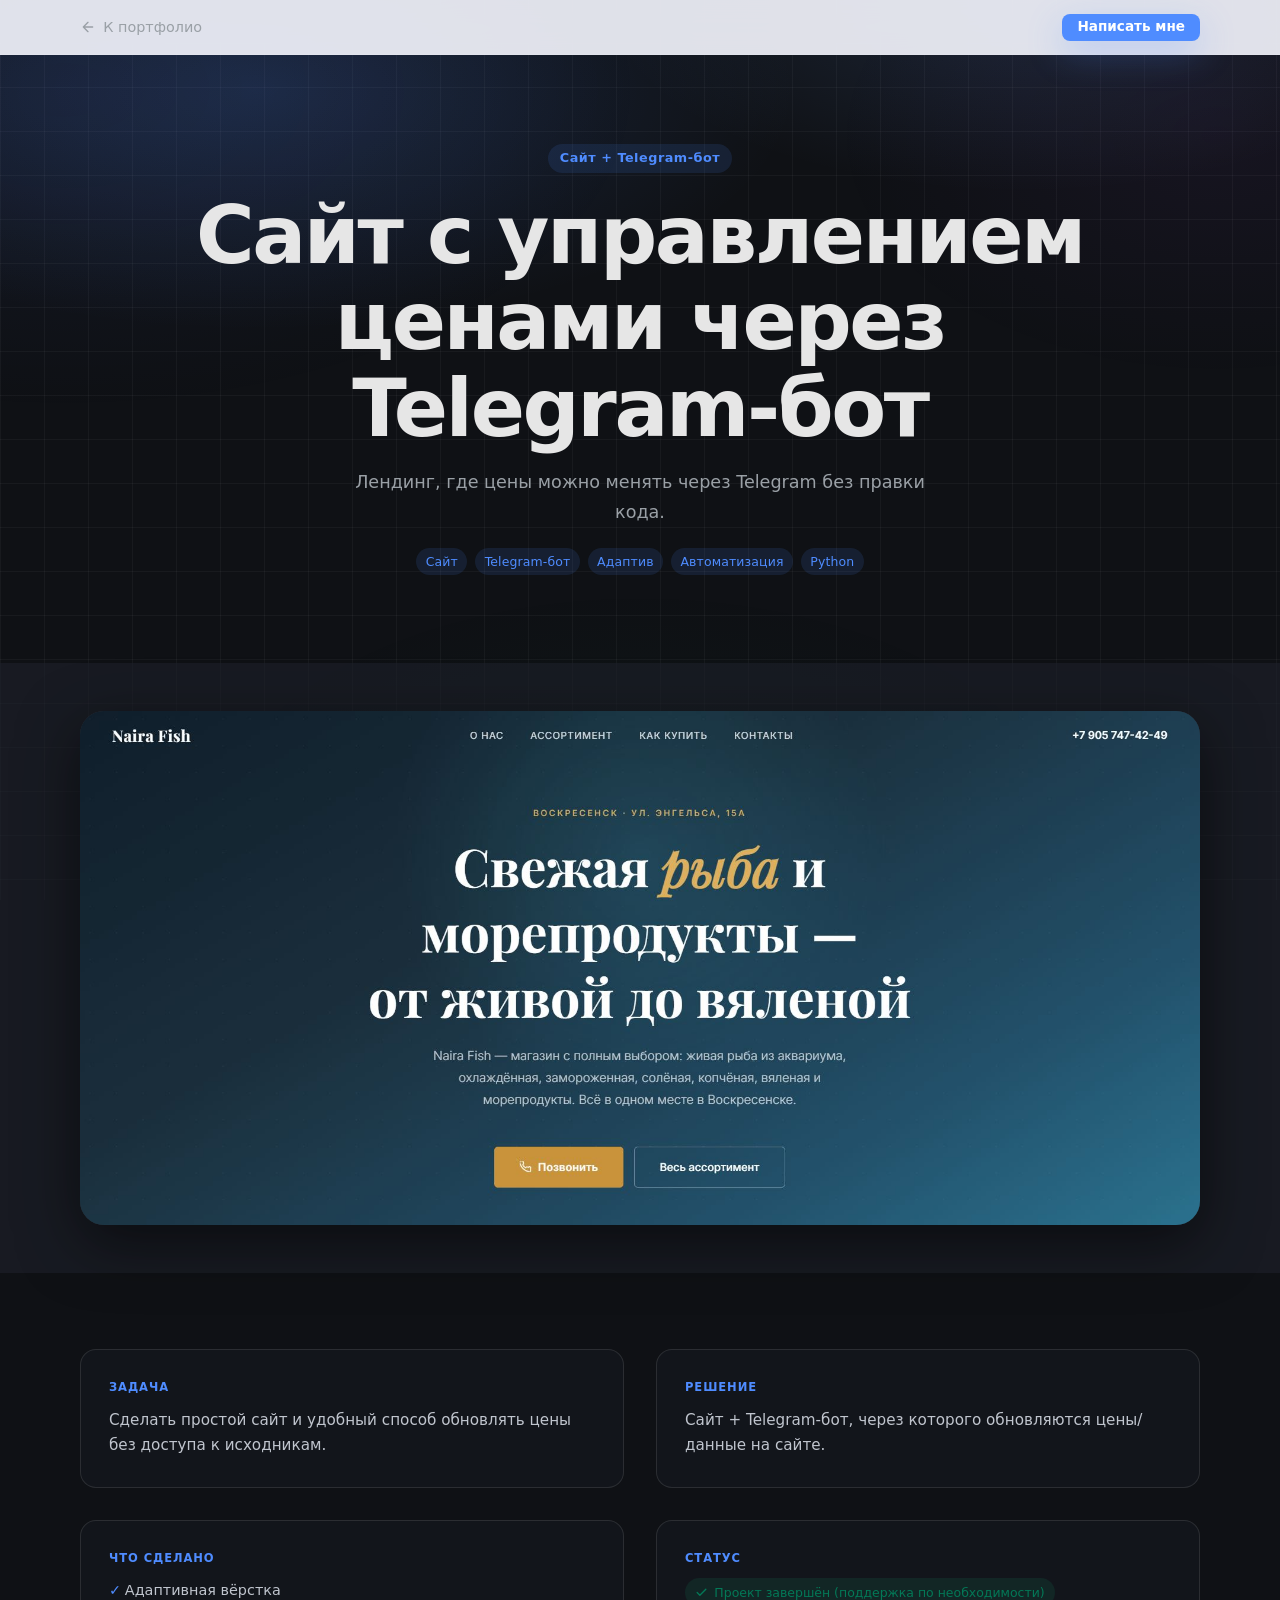
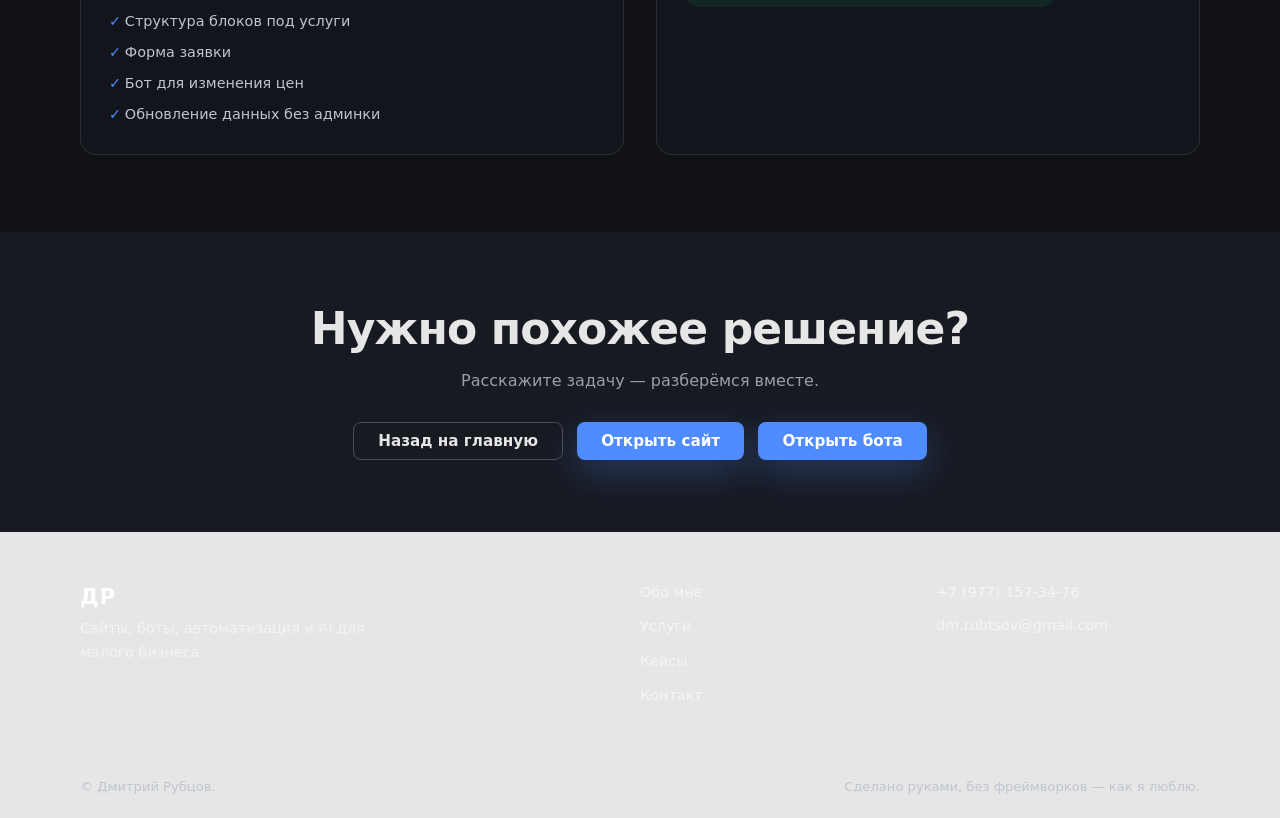
==== projects/price-bot-site.html @ e3cdadd4 "Initial commit" ====
<!DOCTYPE html>
<html lang="ru">
<head>
  <meta charset="UTF-8" />
  <meta name="viewport" content="width=device-width, initial-scale=1.0" />
  <meta name="description" content="Лендинг с управлением ценами через Telegram-бот — проект Дмитрия" />
  <title>Сайт с управлением ценами — Дмитрий</title>
  <link rel="stylesheet" href="../styles.css" />
  <style>
    .proj-nav {
      position: sticky;
      top: 0;
      z-index: 200;
      background: rgba(247, 248, 255, .9);
      backdrop-filter: blur(14px);
      border-bottom: 1px solid var(--clr-border);
      padding: .85rem 0;
    }
    .proj-nav__inner {
      display: flex;
      align-items: center;
      justify-content: space-between;
      gap: 1rem;
    }
    .proj-nav__back {
      display: inline-flex;
      align-items: center;
      gap: .45rem;
      font-size: .9rem;
      font-weight: var(--fw-medium);
      color: var(--clr-muted);
      transition: color var(--t-fast);
    }
    .proj-nav__back:hover { color: var(--clr-accent); }
    .proj-nav__back svg { flex-shrink: 0; }

    .proj-hero {
      padding-block: clamp(3rem, 7vw, 5.5rem);
      text-align: center;
    }
    .proj-hero__tag {
      display: inline-block;
      padding: .3em .9em;
      border-radius: var(--r-pill);
      background: var(--clr-accent-bg);
      color: var(--clr-accent);
      font-size: .8rem;
      font-weight: var(--fw-semi);
      letter-spacing: .04em;
      margin-bottom: 1.25rem;
    }
    .proj-hero__title {
      max-width: 18ch;
      margin-inline: auto;
      margin-bottom: 1rem;
    }
    .proj-hero__desc {
      max-width: 52ch;
      margin-inline: auto;
      font-size: clamp(.95rem, 2vw, 1.1rem);
      color: var(--clr-muted);
    }

    .proj-img {
      background: var(--clr-surface-alt);
      padding-block: clamp(1.5rem, 4vw, 3rem);
    }
    .proj-img__wrap {
      border-radius: var(--r-lg);
      overflow: hidden;
      box-shadow: var(--shadow-lg);
      min-height: 300px;
      max-height: 520px;
      background: var(--clr-border);
    }
    .proj-img__wrap img {
      width: 100%;
      height: 100%;
      object-fit: cover;
      display: block;
    }

    .proj-content {
      padding-block: clamp(3rem, 6vw, 5rem);
    }
    .proj-content__grid {
      display: grid;
      gap: 2rem;
    }
    .proj-block {
      background: var(--clr-surface);
      border: 1px solid var(--clr-border);
      border-radius: var(--r-md);
      padding: 1.75rem;
    }
    .proj-block__label {
      font-size: .72rem;
      font-weight: var(--fw-bold);
      text-transform: uppercase;
      letter-spacing: .08em;
      color: var(--clr-accent);
      margin-bottom: .6rem;
    }
    .proj-block__text {
      font-size: .95rem;
      color: var(--clr-text-2);
      max-width: none;
    }
    .proj-block__list {
      display: flex;
      flex-direction: column;
      gap: .4rem;
    }
    .proj-block__list li {
      font-size: .9rem;
      color: var(--clr-text-2);
      padding-left: 1.1em;
      position: relative;
    }
    .proj-block__list li::before {
      content: '✓';
      position: absolute;
      left: 0;
      color: var(--clr-accent);
      font-weight: var(--fw-bold);
    }
    .proj-tags {
      display: flex;
      flex-wrap: wrap;
      gap: .5rem;
    }

    .proj-cta {
      background: var(--clr-surface-alt);
      padding-block: clamp(3rem, 6vw, 4.5rem);
      text-align: center;
    }
    .proj-cta h2 { margin-bottom: .75rem; }
    .proj-cta p  { color: var(--clr-muted); margin-bottom: 1.75rem; max-width: 44ch; margin-inline: auto; }
    .proj-cta__actions { display: flex; flex-wrap: wrap; gap: .85rem; justify-content: center; }

    .proj-badge {
      display: inline-flex;
      align-items: center;
      gap: .4rem;
      padding: .3em .8em;
      border-radius: var(--r-pill);
      background: rgba(245, 158, 11, .1);
      color: #B45309;
      font-size: .78rem;
      font-weight: var(--fw-medium);
    }
    .proj-badge--ok {
      background: rgba(16, 185, 129, .1);
      color: #047857;
    }

    .proj-hero__chips {
      display: flex;
      flex-wrap: wrap;
      gap: .5rem;
      justify-content: center;
      margin-top: 1.25rem;
    }

    @media (min-width: 768px) {
      .proj-content__grid { grid-template-columns: 1fr 1fr; }
    }
  </style>
</head>
<body>

  <nav class="proj-nav" aria-label="Навигация по странице">
    <div class="proj-nav__inner container">
      <a href="../index.html" class="proj-nav__back" aria-label="Вернуться к портфолио">
        <svg viewBox="0 0 24 24" fill="none" stroke="currentColor" stroke-width="2"
             stroke-linecap="round" stroke-linejoin="round" width="16" height="16">
          <path d="M19 12H5M12 5l-7 7 7 7"/>
        </svg>
        К портфолио
      </a>
      <a href="../index.html#contact" class="btn btn--primary" style="font-size:.85rem;padding:.5em 1.1em;">
        Написать мне
      </a>
    </div>
  </nav>

  <main>

    <section class="proj-hero">
      <div class="container">
        <span class="proj-hero__tag">Сайт + Telegram-бот</span>
        <h1 class="proj-hero__title">Сайт с управлением ценами через Telegram-бот</h1>
        <p class="proj-hero__desc">
          Лендинг, где цены можно менять через Telegram без правки кода.
        </p>
        <div class="proj-hero__chips" aria-label="Состав работы">
          <span class="tag">Сайт</span>
          <span class="tag">Telegram-бот</span>
          <span class="tag">Адаптив</span>
          <span class="tag">Автоматизация</span>
          <span class="tag">Python</span>
        </div>
      </div>
    </section>

    <section class="proj-img">
      <div class="container">
        <div class="proj-img__wrap">
          <img src="../assets/projects/price-bot-site.jpg"
               alt="Скриншот сайта с управлением ценами"
               loading="eager" />
        </div>
      </div>
    </section>

    <section class="proj-content">
      <div class="container">
        <div class="proj-content__grid">

          <div class="proj-block">
            <p class="proj-block__label">Задача</p>
            <p class="proj-block__text">
              Сделать простой сайт и удобный способ обновлять цены без доступа к исходникам.
            </p>
          </div>

          <div class="proj-block">
            <p class="proj-block__label">Решение</p>
            <p class="proj-block__text">
              Сайт + Telegram-бот, через которого обновляются цены/данные на сайте.
            </p>
          </div>

          <div class="proj-block">
            <p class="proj-block__label">Что сделано</p>
            <ul class="proj-block__list">
              <li>Адаптивная вёрстка</li>
              <li>Структура блоков под услуги</li>
              <li>Форма заявки</li>
              <li>Бот для изменения цен</li>
              <li>Обновление данных без админки</li>
            </ul>
          </div>

          <div class="proj-block">
            <p class="proj-block__label">Статус</p>
            <span class="proj-badge proj-badge--ok">
              <svg viewBox="0 0 24 24" fill="none" stroke="currentColor" stroke-width="2.5"
                   width="13" height="13" stroke-linecap="round" stroke-linejoin="round">
                <polyline points="20 6 9 17 4 12"/>
              </svg>
              Проект завершён (поддержка по необходимости)
            </span>
          </div>

        </div>
      </div>
    </section>

    <section class="proj-cta">
      <div class="container">
        <h2>Нужно похожее решение?</h2>
        <p>Расскажите задачу — разберёмся вместе.</p>
        <div class="proj-cta__actions">
          <a href="../index.html" class="btn btn--outline">Назад на главную</a>
          <a href="https://naira-fish-voskresensk.ru/" class="btn btn--primary"
             target="_blank" rel="noopener noreferrer">Открыть сайт</a>
          <a href="https://t.me/naira_fish_bot" class="btn btn--primary"
             target="_blank" rel="noopener noreferrer">Открыть бота</a>
        </div>
      </div>
    </section>

  </main>

  <footer class="footer" role="contentinfo">
    <div class="container footer__inner">
      <div class="footer__brand">
        <a href="../index.html" class="nav__logo" aria-label="На главную">ДР</a>
        <p>Сайты, боты, автоматизация и AI для малого бизнеса.</p>
      </div>
      <nav class="footer__nav" aria-label="Навигация в футере">
        <ul role="list">
          <li><a href="../index.html#about">Обо мне</a></li>
          <li><a href="../index.html#services">Услуги</a></li>
          <li><a href="../index.html#portfolio">Кейсы</a></li>
          <li><a href="../index.html#contact">Контакт</a></li>
        </ul>
      </nav>
      <address class="footer__contact">
        <a href="tel:+79771573476">+7 (977) 157-34-76</a>
        <a href="mailto:dm.rubtsov@gmail.com">dm.rubtsov@gmail.com</a>
      </address>
    </div>
    <div class="footer__bottom container">
      <p>&copy; <span id="year"></span> Дмитрий Рубцов.</p>
      <p>Сделано руками, без фреймворков — как я люблю.</p>
    </div>
  </footer>

  <script src="../script.js"></script>
</body>
</html>
---- styles.css ----
/* ============================================================
   ДИЗАЙН-ТОКЕНЫ
   ============================================================ */
:root {
  /* Палитра — тёмная тема */
  --clr-bg:          #0f1115;
  --clr-surface:     rgba(23, 26, 33, .55);
  --clr-surface-alt: rgba(30, 34, 44, .60);
  --clr-border:      rgba(255, 255, 255, .10);
  --clr-text:        #e6e6e6;
  --clr-text-2:      #c0c5ce;
  --clr-muted:       #9aa0a6;
  --clr-accent:      #4f8cff;
  --clr-accent-dark: #6fa2ff;
  --clr-accent-bg:   rgba(79, 140, 255, .12);
  --clr-success:     #10B981;
  --clr-error:       #EF4444;

  /* Типографика */
  --ff: system-ui, -apple-system, 'Segoe UI', Roboto, sans-serif;
  --fw-normal: 400;
  --fw-medium: 500;
  --fw-semi:   600;
  --fw-bold:   700;

  /* Скругления */
  --r-sm:  8px;
  --r-md:  16px;
  --r-lg:  24px;
  --r-xl:  32px;
  --r-pill: 100px;

  /* Тени */
  --shadow-xs:     0 1px 3px rgba(0, 0, 0, .30);
  --shadow-sm:     0 2px 8px  rgba(0, 0, 0, .40);
  --shadow-md:     0 8px 24px rgba(0, 0, 0, .45);
  --shadow-lg:     0 18px 60px rgba(0, 0, 0, .55);
  --shadow-accent: 0 12px 36px rgba(79, 140, 255, .28);
  --shadow-card:   0 18px 60px rgba(0, 0, 0, .45);

  /* Переходы */
  --t-fast:   0.15s ease;
  --t-base:   0.25s ease;
  --t-slow:   0.40s ease;

  /* Высота навигации */
  --nav-h: 68px;
}


/* ============================================================
   RESET
   ============================================================ */
*, *::before, *::after { box-sizing: border-box; margin: 0; padding: 0; }

html {
  scroll-behavior: smooth;
  scroll-padding-top: var(--nav-h);
  -webkit-text-size-adjust: 100%;
}

body {
  font-family: var(--ff);
  font-weight: var(--fw-normal);
  font-size: 1rem;
  line-height: 1.7;
  color: var(--clr-text);
  background:
    radial-gradient(900px 400px at 20% 10%, rgba(79,140,255,.18), transparent 60%),
    radial-gradient(700px 320px at 80% 0%,  rgba(111,162,255,.14), transparent 60%),
    linear-gradient(0deg,  rgba(255,255,255,.04) 1px, transparent 1px),
    linear-gradient(90deg, rgba(255,255,255,.04) 1px, transparent 1px),
    var(--clr-bg);
  background-size: auto, auto, 44px 44px, 44px 44px, auto;
  background-attachment: fixed;
  overflow-x: hidden;
  min-height: 100dvh;
}

img, svg, video { display: block; max-width: 100%; }
img { height: auto; }

a  { color: inherit; text-decoration: none; }
ul, ol { list-style: none; }
button { cursor: pointer; font: inherit; border: none; background: none; color: inherit; }
input, textarea, select { font: inherit; color: inherit; }
abbr { text-decoration: underline dotted; cursor: help; }


/* ============================================================
   ТИПОГРАФИКА — базовый масштаб (fluid)
   ============================================================ */

/* Заголовки */
h1 { font-size: clamp(2.4rem, 6vw + 1rem, 5rem);   font-weight: var(--fw-bold);  line-height: 1.08; letter-spacing: -.03em; }
h2 { font-size: clamp(1.8rem, 3.5vw, 2.75rem);      font-weight: var(--fw-bold);  line-height: 1.15; letter-spacing: -.02em; }
h3 { font-size: clamp(1.1rem, 2vw, 1.35rem);         font-weight: var(--fw-semi);  line-height: 1.3;  }
h4 { font-size: 1rem;                                 font-weight: var(--fw-semi);  line-height: 1.4;  }

p  { color: var(--clr-text-2); max-width: 68ch; }

strong { font-weight: var(--fw-semi); color: var(--clr-text); }

/* Текстовые утилиты */
.text-accent  { color: var(--clr-accent); }
.text-muted   { color: var(--clr-muted); }
.text-center  { text-align: center; }


/* ============================================================
   СЕТКА И КОНТЕЙНЕР
   ============================================================ */
.container {
  width: min(1120px, 100% - 2.5rem);
  margin-inline: auto;
}

/* Секция */
.section {
  padding-block: clamp(4.5rem, 9vw, 8rem);
  position: relative;
}

/* Шапка секции */
.section__title {
  text-align: center;
  margin-bottom: .6rem;
}

.section__subtitle {
  text-align: center;
  color: var(--clr-muted);
  font-size: clamp(.95rem, 2vw, 1.1rem);
  margin-bottom: clamp(2.5rem, 5vw, 4rem);
  max-width: 55ch;
  margin-inline: auto;
}

/* Акцентная черта под заголовком */
.section__title::after {
  content: '';
  display: block;
  width: 40px;
  height: 4px;
  border-radius: var(--r-pill);
  background: linear-gradient(90deg, var(--clr-accent), #A78BFA);
  margin: .7rem auto 0;
}


/* ============================================================
   ГРАДИЕНТНЫЕ ПЯТНА (декоративный фон)
   — рисуются через псевдоэлементы секций
   ============================================================ */

/* Глобальный лёгкий фон */
body::before {
  content: '';
  position: fixed;
  inset: 0;
  z-index: -1;
  background:
    radial-gradient(ellipse 70% 55% at 5%  10%, rgba(91,124,250,.07)  0%, transparent 65%),
    radial-gradient(ellipse 50% 45% at 95% 15%, rgba(168,85,247,.05)  0%, transparent 60%),
    radial-gradient(ellipse 60% 50% at 50% 95%, rgba(34,197,94,.04)   0%, transparent 60%);
  pointer-events: none;
}

/* Пятно на hero */
.hero::before {
  content: '';
  position: absolute;
  inset: 0;
  z-index: 0;
  background:
    radial-gradient(ellipse 80% 70% at 50% -10%, rgba(91,124,250,.13) 0%, transparent 65%),
    radial-gradient(ellipse 40% 35% at 85%  60%, rgba(168,85,247,.08) 0%, transparent 55%),
    radial-gradient(ellipse 35% 30% at 10%  70%, rgba(34,211,238,.07) 0%, transparent 55%);
  pointer-events: none;
}

/* Пятно на process */
.process::before {
  content: '';
  position: absolute;
  inset: 0;
  z-index: 0;
  background:
    radial-gradient(ellipse 65% 60% at 95% 50%, rgba(91,124,250,.09) 0%, transparent 60%),
    radial-gradient(ellipse 50% 45% at  5% 50%, rgba(168,85,247,.07) 0%, transparent 55%);
  pointer-events: none;
}

/* Содержимое поверх блобов */
.hero > *,
.process > * { position: relative; z-index: 1; }


/* ============================================================
   КНОПКИ
   ============================================================ */
.btn {
  display: inline-flex;
  align-items: center;
  justify-content: center;
  gap: .45rem;
  padding: .7em 1.6em;
  border-radius: var(--r-sm);
  font-size: .95rem;
  font-weight: var(--fw-semi);
  line-height: 1;
  white-space: nowrap;
  transition:
    background  var(--t-base),
    color       var(--t-base),
    box-shadow  var(--t-base),
    transform   var(--t-fast),
    border-color var(--t-base);
  cursor: pointer;
}

/* Primary */
.btn--primary {
  background: var(--clr-accent);
  color: #fff;
  box-shadow: 0 12px 36px rgba(79,140,255,.28);
}
.btn--primary:hover {
  background: var(--clr-accent-dark);
  box-shadow: 0 16px 44px rgba(79,140,255,.33);
  transform: translateY(-2px);
}
.btn--primary:active {
  transform: translateY(1px);
  box-shadow: 0 4px 12px rgba(79,140,255,.18);
}

/* Outline */
.btn--outline {
  background: transparent;
  border: 1px solid rgba(255,255,255,.22);
  color: var(--clr-text);
}
.btn--outline:hover {
  border-color: rgba(79,140,255,.45);
  color: var(--clr-accent);
  transform: translateY(-2px);
  box-shadow: 0 4px 14px rgba(79,140,255,.15);
}
.btn--outline:active {
  transform: translateY(1px);
  box-shadow: 0 1px 3px rgba(91,124,250,.12);
}

/* С иконкой */
.btn--icon {
  display: inline-flex;
  align-items: center;
  gap: .5em;
}

.contact__messenger-btns {
  display: flex;
  flex-wrap: wrap;
  align-items: center;
  gap: .75rem;
  margin-top: .75rem;
}

.contact__email-link {
  color: var(--clr-accent);
  text-decoration: none;
  font-size: .95rem;
}
.contact__email-link:hover {
  text-decoration: underline;
}

/* WhatsApp */
.btn--whatsapp {
  background: #25d366;
  color: #fff;
  box-shadow: 0 2px 8px rgba(37,211,102,.25);
}
.btn--whatsapp:hover {
  background: #1ebe5d;
  box-shadow: 0 4px 14px rgba(37,211,102,.35);
  transform: translateY(-2px);
}
.btn--whatsapp:active {
  transform: translateY(1px);
  box-shadow: 0 1px 4px rgba(37,211,102,.18);
}

/* Размеры */
.btn--sm   { padding: .5em 1.1em; font-size: .85rem; }
.btn--full { width: 100%; }

/* Тег */
.tag {
  display: inline-block;
  padding: .25em .75em;
  border-radius: var(--r-pill);
  background: var(--clr-accent-bg);
  color: var(--clr-accent);
  font-size: .78rem;
  font-weight: var(--fw-medium);
  letter-spacing: .01em;
  transition: background var(--t-fast), color var(--t-fast);
}


/* ============================================================
   HEADER — sticky, glassmorphism
   ============================================================ */
.header {
  position: fixed;
  inset-block-start: 0;
  inset-inline: 0;
  height: var(--nav-h);
  z-index: 200;
  background: rgba(15, 17, 21, .60);
  backdrop-filter: blur(14px) saturate(160%);
  -webkit-backdrop-filter: blur(14px) saturate(160%);
  border-bottom: 1px solid rgba(255, 255, 255, .08);
  transition:
    background    var(--t-base),
    border-color  var(--t-base),
    box-shadow    var(--t-base);
}

.header.scrolled {
  background: rgba(15, 17, 21, .88);
  border-color: rgba(255, 255, 255, .12);
  box-shadow: 0 8px 30px rgba(0, 0, 0, .35);
}

.nav {
  display: flex;
  align-items: center;
  justify-content: space-between;
  height: 100%;
  gap: 1rem;
}

/* Логотип */
.nav__logo {
  font-size: 1.2rem;
  font-weight: var(--fw-bold);
  color: var(--clr-accent);
  letter-spacing: .06em;
  flex-shrink: 0;
  transition: opacity var(--t-fast);
}
.nav__logo:hover { opacity: .75; }

/* Список ссылок */
.nav__list {
  display: flex;
  align-items: center;
  gap: .25rem;
}

.nav__link {
  padding: .4em .65em;
  border-radius: var(--r-sm);
  font-size: .9rem;
  font-weight: var(--fw-medium);
  color: var(--clr-muted);
  position: relative;
  transition: color var(--t-fast);
}
.nav__link:hover { color: var(--clr-text); }
.nav__link.active {
  color: var(--clr-accent);
  background: var(--clr-accent-bg);
}

/* Плавное подчёркивание — scaleX(0 → 1) от левого края */
.nav__link:not(.nav__link--cta)::after {
  content: '';
  position: absolute;
  bottom: .3em;
  left: .65em;
  right: .65em;
  height: 1.5px;
  border-radius: 1px;
  background: currentColor;
  transform: scaleX(0);
  transform-origin: left;
  transition: transform var(--t-fast);
}
.nav__link:not(.nav__link--cta):hover::after,
.nav__link.active:not(.nav__link--cta)::after {
  transform: scaleX(1);
}

/* CTA-ссылка в навигации */
.nav__link--cta {
  margin-left: .5rem;
  padding: .45em 1.1em;
  background: var(--clr-accent);
  color: #fff !important;
  border-radius: var(--r-pill);
  font-weight: var(--fw-semi);
}
.nav__link--cta:hover {
  background: var(--clr-accent-dark) !important;
  transform: translateY(-1px);
}

/* Бургер */
.nav__burger {
  display: none;
  flex-direction: column;
  justify-content: center;
  gap: 5px;
  width: 36px;
  height: 36px;
  padding: 6px;
  border-radius: var(--r-sm);
  flex-shrink: 0;
  transition: background var(--t-fast);
}
.nav__burger:hover { background: var(--clr-accent-bg); }

.nav__burger span {
  display: block;
  height: 2px;
  border-radius: 2px;
  background: var(--clr-text);
  transform-origin: center;
  transition: transform var(--t-base), opacity var(--t-base), width var(--t-base);
}
.nav__burger span:nth-child(1) { width: 20px; }
.nav__burger span:nth-child(2) { width: 14px; }
.nav__burger span:nth-child(3) { width: 17px; }

.nav__burger.open span:nth-child(1) { width: 20px; transform: translateY(7px) rotate(45deg); }
.nav__burger.open span:nth-child(2) { opacity: 0; transform: scaleX(0); }
.nav__burger.open span:nth-child(3) { width: 20px; transform: translateY(-7px) rotate(-45deg); }


/* ============================================================
   HERO
   ============================================================ */
.hero {
  min-height: 100dvh;
  display: flex;
  flex-direction: column;
  align-items: center;
  justify-content: center;
  text-align: center;
  padding-top: var(--nav-h);
  padding-bottom: 5rem;
  overflow: hidden;
}

.hero__content {
  max-width: 780px;
  display: flex;
  flex-direction: column;
  align-items: center;
  gap: .1rem;
}

/* Приветствие */
.hero__greeting {
  display: inline-flex;
  align-items: center;
  gap: .5rem;
  padding: .35em 1em;
  border-radius: var(--r-pill);
  background: var(--clr-accent-bg);
  color: var(--clr-accent);
  font-size: .85rem;
  font-weight: var(--fw-semi);
  letter-spacing: .06em;
  text-transform: uppercase;
  margin-bottom: 1.25rem;
  opacity: 0;
  animation: fadeUp .55s ease .1s both;
}
.hero__greeting::before {
  content: '';
  display: inline-block;
  width: 7px;
  height: 7px;
  border-radius: 50%;
  background: var(--clr-accent);
  animation: pulse 2s ease infinite;
}

/* Имя */
.hero__name {
  margin-bottom: .6rem;
  opacity: 0;
  animation: fadeUp .6s ease .25s both;
  background: linear-gradient(90deg, #e9eefc, #b7c8ff 45%, #e9eefc);
  -webkit-background-clip: text;
  background-clip: text;
  color: transparent;
}
@supports not (-webkit-background-clip: text) {
  .hero__name { color: var(--clr-text); background: none; }
}

/* Подчёркнутое слово */
.hero__name em {
  font-style: normal;
  color: var(--clr-accent);
  position: relative;
  white-space: nowrap;
}
.hero__name em::after {
  content: '';
  position: absolute;
  left: 0; right: 0;
  bottom: .05em;
  height: .06em;
  border-radius: var(--r-pill);
  background: linear-gradient(90deg, var(--clr-accent), #A78BFA);
  opacity: .5;
}

/* Роль */
.hero__role {
  font-size: clamp(1.05rem, 2.5vw, 1.4rem);
  color: var(--clr-muted);
  font-weight: var(--fw-medium);
  margin-bottom: .9rem;
  opacity: 0;
  animation: fadeUp .6s ease .4s both;
}

/* Описание */
.hero__desc {
  font-size: clamp(.95rem, 2vw, 1.1rem);
  color: var(--clr-muted);
  max-width: 55ch;
  margin-bottom: 2rem;
  opacity: 0;
  animation: fadeUp .6s ease .5s both;
}

/* Кнопки */
.hero__actions {
  display: flex;
  flex-wrap: wrap;
  gap: .85rem;
  justify-content: center;
  margin-bottom: 3rem;
  opacity: 0;
  animation: fadeUp .6s ease .6s both;
}

/* Статистика */
.hero__stats {
  display: flex;
  flex-wrap: wrap;
  gap: 2rem 3rem;
  justify-content: center;
  padding-top: 2rem;
  border-top: 1px solid var(--clr-border);
  opacity: 0;
  animation: fadeUp .6s ease .75s both;
}

.hero__stat { text-align: center; }

.hero__stat-num {
  display: block;
  font-size: clamp(1.6rem, 4vw, 2.2rem);
  font-weight: var(--fw-bold);
  color: var(--clr-accent);
  line-height: 1;
  letter-spacing: -.02em;
}

.hero__stat-label {
  font-size: .85rem;
  color: var(--clr-muted);
  margin-top: .25rem;
}

/* Плашки-принципы (hero__badges) */
.hero__badges {
  display: flex;
  flex-wrap: wrap;
  justify-content: center;
  gap: .5rem;
  list-style: none;
  padding: 1.75rem 0 0;
  margin-top: 1.75rem;
  border-top: 1px solid var(--clr-border);
  opacity: 0;
  animation: fadeUp .6s ease .75s both;
}

/* Скролл-хинт */
.hero__scroll-hint {
  position: absolute;
  bottom: 2rem;
  left: 50%;
  transform: translateX(-50%);
  display: flex;
  align-items: center;
  justify-content: center;
  width: 32px;
  height: 48px;
  border-radius: var(--r-pill);
  border: 2px solid var(--clr-border);
  color: var(--clr-accent);
  opacity: .7;
  transition: opacity var(--t-base);
  animation: fadeIn 1s ease 1.2s both;
}
.hero__scroll-hint:hover { opacity: 1; }

.hero__scroll-hint span {
  display: block;
  width: 4px;
  height: 10px;
  border-radius: var(--r-pill);
  background: var(--clr-accent);
  animation: scrollDot 1.8s ease-in-out infinite;
}


/* ============================================================
   ABOUT
   ============================================================ */
.about { background: var(--clr-surface); }

.about__grid {
  display: grid;
  gap: 2rem;
  align-items: center;
}

/* Фото */
.about__photo {
  position: relative;
  width: 200px;
  aspect-ratio: 1;
  border-radius: var(--r-lg);
  overflow: hidden;
  box-shadow: var(--shadow-md);
  margin-inline: auto;
  flex-shrink: 0;
}

.about__photo img {
  width: 100%;
  height: 100%;
  object-fit: cover;
}

.about__photo-placeholder {
  position: absolute;
  inset: 0;
  display: flex;
  align-items: center;
  justify-content: center;
  background: linear-gradient(135deg, var(--clr-surface-alt), var(--clr-border));
  font-size: 3rem;
  font-weight: var(--fw-bold);
  color: var(--clr-accent);
  letter-spacing: .05em;
}

/* Текст */
.about__subtitle {
  font-size: clamp(1.05rem, 2.5vw, 1.25rem);
  color: var(--clr-text);
  margin-bottom: 1rem;
}

.about__text p {
  margin-bottom: .9rem;
  font-size: 1rem;
}

/* Теги навыков */
.about__skills {
  display: flex;
  flex-wrap: wrap;
  gap: .5rem;
  margin-block: 1.25rem;
}

.about__text .btn { margin-top: .25rem; }


/* ============================================================
   SERVICES
   ============================================================ */
.services { background: var(--clr-surface-alt); }

.services__grid {
  display: grid;
  gap: 1.25rem;
}

.service-card {
  background: var(--clr-surface);
  border-radius: 18px;
  padding: 1.75rem;
  box-shadow: var(--shadow-card);
  border: 1px solid var(--clr-border);
  backdrop-filter: blur(10px);
  -webkit-backdrop-filter: blur(10px);
  transition:
    transform    var(--t-base),
    box-shadow   var(--t-base),
    border-color var(--t-base);
}

.service-card:hover {
  transform: translateY(-4px);
  box-shadow: var(--shadow-lg);
  border-color: rgba(79, 140, 255, .35);
}

.service-card__icon {
  width: 48px;
  height: 48px;
  padding: 11px;
  border-radius: var(--r-sm);
  background: var(--clr-accent-bg);
  color: var(--clr-accent);
  margin-bottom: 1.1rem;
  transition: background var(--t-base), color var(--t-base);
}
.service-card:hover .service-card__icon {
  background: var(--clr-accent);
  color: #fff;
}
.service-card__icon svg { width: 100%; height: 100%; }

.service-card__title {
  margin-bottom: .5rem;
  color: var(--clr-text);
}

.service-card__desc {
  font-size: .9rem;
  margin-bottom: 1rem;
  max-width: none;
}

.service-card__list {
  display: flex;
  flex-direction: column;
  gap: .35rem;
}

.service-card__list li {
  font-size: .85rem;
  color: var(--clr-muted);
  padding-left: 1.1em;
  position: relative;
}
.service-card__list li::before {
  content: '✓';
  position: absolute;
  left: 0;
  color: var(--clr-accent);
  font-weight: var(--fw-bold);
}


/* ============================================================
   PORTFOLIO
   ============================================================ */
.portfolio { background: var(--clr-surface); }

/* Фильтры */
.portfolio__filters {
  display: flex;
  flex-wrap: wrap;
  justify-content: center;
  gap: .5rem;
  margin-bottom: clamp(1.75rem, 4vw, 3rem);
}

.filter-btn {
  padding: .45em 1.2em;
  border-radius: var(--r-pill);
  border: 1.5px solid var(--clr-border);
  background: transparent;
  color: var(--clr-muted);
  cursor: pointer;
  font-size: .875rem;
  font-weight: var(--fw-medium);
  transition:
    border-color var(--t-fast),
    background   var(--t-fast),
    color        var(--t-fast),
    box-shadow   var(--t-fast),
    transform    var(--t-fast);
}
.filter-btn:hover {
  border-color: var(--clr-accent);
  color: var(--clr-accent);
  background: var(--clr-accent-bg);
  transform: translateY(-1px);
}
.filter-btn--active {
  background: var(--clr-accent);
  border-color: var(--clr-accent);
  color: #fff;
  box-shadow: 0 4px 14px rgba(91,124,250,.35);
  transform: translateY(-1px);
}

/* Сетка */
.portfolio__grid {
  display: grid;
  gap: 1.5rem;
}

/* Карточка */
.portfolio-card {
  background: var(--clr-surface);
  border-radius: var(--r-md);
  border: 1px solid var(--clr-border);
  box-shadow: var(--shadow-xs);
  overflow: hidden;
  display: flex;
  flex-direction: column;
  transition:
    transform    var(--t-base),
    box-shadow   var(--t-base),
    border-color var(--t-base);
}
.portfolio-card:hover {
  transform: translateY(-6px);
  box-shadow: var(--shadow-lg);
  border-color: rgba(91,124,250,.3);
}

.portfolio-card.hidden { display: none; }

/* Изображение */
.portfolio-card__img {
  position: relative;
  aspect-ratio: 16 / 10;
  background: var(--clr-surface-alt);
  overflow: hidden;
}

.portfolio-card__img img {
  width: 100%;
  height: 100%;
  object-fit: cover;
  transition: transform .5s ease;
}
.portfolio-card:hover .portfolio-card__img img {
  transform: scale(1.04);
}

.portfolio-card__img-placeholder {
  position: absolute;
  inset: 0;
  display: flex;
  align-items: center;
  justify-content: center;
  font-size: 3rem;
  font-weight: var(--fw-bold);
  color: var(--clr-border);
  letter-spacing: .1em;
}

/* Оверлей с кнопкой */
.portfolio-card__overlay {
  position: absolute;
  inset: 0;
  display: flex;
  align-items: center;
  justify-content: center;
  background: rgba(17, 24, 39, .45);
  backdrop-filter: blur(2px);
  opacity: 0;
  transition: opacity var(--t-base);
}
.portfolio-card:hover .portfolio-card__overlay { opacity: 1; }

/* Тело */
.portfolio-card__body {
  padding: 1.35rem;
  display: flex;
  flex-direction: column;
  flex: 1;
}

.portfolio-card__title {
  color: var(--clr-text);
  margin-bottom: .4rem;
  font-size: 1.05rem;
}

.portfolio-card__desc {
  font-size: .9rem;
  flex: 1;
  margin-bottom: 1rem;
  max-width: none;
}

/* Футер карточки */
.portfolio-card__footer {
  display: flex;
  align-items: center;
  gap: .75rem;
  flex-wrap: wrap;
}

.portfolio-card__tags {
  display: flex;
  flex-wrap: wrap;
  gap: .35rem;
  flex: 1;
}

.portfolio-card__gh {
  color: var(--clr-muted);
  transition: color var(--t-fast), transform var(--t-fast);
  flex-shrink: 0;
}
.portfolio-card__gh:hover {
  color: var(--clr-text);
  transform: scale(1.15);
}


/* ============================================================
   PROCESS
   ============================================================ */
.process { background: var(--clr-surface-alt); }

.process__list {
  display: grid;
  gap: 1.25rem;
  counter-reset: process;
}

.process-step {
  display: flex;
  gap: 1.25rem;
  align-items: flex-start;
  background: var(--clr-surface);
  border-radius: var(--r-md);
  padding: 1.5rem;
  box-shadow: var(--shadow-xs);
  border: 1px solid var(--clr-border);
  transition: transform var(--t-base), box-shadow var(--t-base);
}
.process-step:hover {
  transform: translateX(4px);
  box-shadow: var(--shadow-sm);
}

.process-step__num {
  font-size: 1.3rem;
  font-weight: var(--fw-bold);
  color: var(--clr-accent);
  background: var(--clr-accent-bg);
  border-radius: var(--r-sm);
  width: 48px;
  height: 48px;
  display: flex;
  align-items: center;
  justify-content: center;
  flex-shrink: 0;
  letter-spacing: -.03em;
  line-height: 1;
}

.process-step__title {
  color: var(--clr-text);
  margin-bottom: .3rem;
}

.process-step__desc { font-size: .925rem; max-width: none; }


/* ============================================================
   TESTIMONIALS
   ============================================================ */
.testimonials { background: var(--clr-surface); }

.testimonials__grid {
  display: grid;
  gap: 1.25rem;
}

.testimonial-card {
  background: var(--clr-surface);
  border: 1px solid var(--clr-border);
  border-radius: var(--r-md);
  padding: 1.75rem;
  box-shadow: var(--shadow-xs);
  position: relative;
  transition: transform var(--t-base), box-shadow var(--t-base);
}
.testimonial-card:hover {
  transform: translateY(-4px);
  box-shadow: var(--shadow-md);
}

/* Кавычка */
.testimonial-card::before {
  content: '\201C';
  position: absolute;
  top: .75rem;
  right: 1.25rem;
  font-size: 5rem;
  line-height: 1;
  color: var(--clr-accent-bg);
  font-family: Georgia, serif;
  pointer-events: none;
  user-select: none;
}

.testimonial-card__text {
  font-size: 1rem;
  color: var(--clr-text-2);
  line-height: 1.75;
  margin-bottom: 1.25rem;
  font-style: italic;
  max-width: none;
}

.testimonial-card__footer {
  display: flex;
  align-items: center;
  gap: .85rem;
  flex-wrap: wrap;
}

.testimonial-card__avatar {
  width: 44px;
  height: 44px;
  border-radius: 50%;
  background: linear-gradient(135deg, var(--clr-accent), #A78BFA);
  color: #fff;
  font-weight: var(--fw-bold);
  font-size: .8rem;
  display: flex;
  align-items: center;
  justify-content: center;
  flex-shrink: 0;
  letter-spacing: .05em;
}

.testimonial-card__name {
  display: block;
  font-style: normal;
  font-weight: var(--fw-semi);
  color: var(--clr-text);
  font-size: .925rem;
}

.testimonial-card__role {
  font-size: .8rem;
  color: var(--clr-muted);
  max-width: none;
}

.testimonial-card__stars {
  margin-left: auto;
  color: #F59E0B;
  font-size: 1rem;
  letter-spacing: .05em;
}


/* ============================================================
   FAQ — нативный аккордеон <details>/<summary>
   ============================================================ */
.faq { background: var(--clr-surface-alt); }

.faq__list {
  display: flex;
  flex-direction: column;
  gap: .75rem;
  max-width: 760px;
  margin-inline: auto;
}

.faq-item {
  background: var(--clr-surface);
  border-radius: 18px;
  border: 1px solid var(--clr-border);
  box-shadow: var(--shadow-card);
  backdrop-filter: blur(10px);
  -webkit-backdrop-filter: blur(10px);
  overflow: hidden;
  transition: box-shadow var(--t-base), border-color var(--t-base), transform var(--t-base);
}

.faq-item:not([open]):hover {
  transform: translateY(-4px);
  border-color: rgba(79, 140, 255, .35);
  box-shadow: var(--shadow-lg);
}

.faq-item[open] {
  border-color: rgba(79, 140, 255, .35);
  box-shadow: var(--shadow-md);
}

.faq-item__question {
  display: flex;
  align-items: center;
  justify-content: space-between;
  gap: 1rem;
  padding: 1.2rem 1.4rem;
  font-size: 1rem;
  font-weight: var(--fw-semi);
  color: var(--clr-text);
  cursor: pointer;
  list-style: none;
  user-select: none;
  transition: color var(--t-fast), background var(--t-fast);
}

/* Убираем дефолтный треугольник */
.faq-item__question::-webkit-details-marker { display: none; }
.faq-item__question::marker { display: none; }

.faq-item__question:hover { color: var(--clr-accent); }

/* Иконка «+» → «–» */
.faq-item__icon {
  width: 24px;
  height: 24px;
  border-radius: 50%;
  background: var(--clr-accent-bg);
  color: var(--clr-accent);
  flex-shrink: 0;
  display: flex;
  align-items: center;
  justify-content: center;
  transition: background var(--t-base), transform var(--t-base);
}

/* Рисуем крест через псевдоэлементы */
.faq-item__icon::before,
.faq-item__icon::after {
  content: '';
  position: absolute;
  width: 10px;
  height: 2px;
  border-radius: 1px;
  background: currentColor;
  transition: transform var(--t-base);
}
.faq-item__icon { position: relative; }
.faq-item__icon::after { transform: rotate(90deg); }

.faq-item[open] .faq-item__icon {
  background: var(--clr-accent);
  color: #fff;
  transform: rotate(45deg);
}

.faq-item__answer {
  padding: 0 1.4rem 1.25rem;
  border-top: 1px solid var(--clr-border);
}

.faq-item__answer p {
  font-size: .95rem;
  color: var(--clr-text-2);
  padding-top: 1rem;
  max-width: none;
}


/* ============================================================
   WHY — Почему со мной спокойно работать
   ============================================================ */
.why { background: var(--clr-surface-alt); }

.why__grid {
  display: grid;
  gap: 1.25rem;
}

.why-card {
  background: var(--clr-surface);
  border-radius: 18px;
  padding: 1.75rem;
  box-shadow: var(--shadow-card);
  border: 1px solid var(--clr-border);
  border-left: 3px solid var(--clr-accent);
  backdrop-filter: blur(10px);
  -webkit-backdrop-filter: blur(10px);
  transition:
    transform    var(--t-base),
    box-shadow   var(--t-base),
    border-color var(--t-base);
}

.why-card:hover {
  transform: translateY(-4px);
  box-shadow: var(--shadow-lg);
  border-color: rgba(79, 140, 255, .35);
}

.why-card__icon {
  width: 44px;
  height: 44px;
  padding: 10px;
  border-radius: var(--r-sm);
  background: var(--clr-accent-bg);
  color: var(--clr-accent);
  margin-bottom: 1rem;
  transition: background var(--t-base), color var(--t-base);
}

.why-card:hover .why-card__icon {
  background: var(--clr-accent);
  color: #fff;
}

.why-card__icon svg { width: 100%; height: 100%; }

.why-card__title {
  color: var(--clr-text);
  margin-bottom: .4rem;
}

.why-card__desc {
  font-size: .9rem;
  margin: 0;
  max-width: none;
}


/* ============================================================
   PROJECTS — Проекты
   ============================================================ */
.projects { background: var(--clr-surface-alt); }

.projects__grid {
  display: grid;
  gap: 1.25rem;
}

.project-card {
  background: var(--clr-surface);
  border-radius: 18px;
  box-shadow: var(--shadow-card);
  border: 1px solid var(--clr-border);
  backdrop-filter: blur(10px);
  -webkit-backdrop-filter: blur(10px);
  display: flex;
  flex-direction: column;
  transition:
    transform    var(--t-base),
    box-shadow   var(--t-base),
    border-color var(--t-base);
}

@media (hover: hover) {
  .project-card:hover {
    transform: translateY(-4px);
    box-shadow: var(--shadow-lg);
    border-color: rgba(79, 140, 255, .35);
  }
  .project-card:hover .project-card__img img {
    transform: scale(1.03);
  }
}

.project-card__img {
  aspect-ratio: 16 / 9;
  overflow: hidden;
  border-radius: 18px 18px 0 0;
  background: var(--clr-surface-alt);
}

.project-card__img img {
  width: 100%;
  height: 100%;
  object-fit: cover;
  display: block;
  transition: transform .4s ease;
}

.project-card__body {
  padding: 1.75rem 1.75rem 1rem;
  flex: 1;
}

.project-card__title {
  color: var(--clr-text);
  margin-bottom: .6rem;
}

.project-card__desc {
  font-size: .9rem;
  max-width: none;
  line-height: 1.65;
}

.project-card__footer {
  padding: 1rem 1.75rem 1.75rem;
  display: flex;
  gap: .65rem;
  flex-wrap: wrap;
  border-top: 1px solid var(--clr-border);
  margin-top: auto;
}


/* ============================================================
   WHO — Кому я подойду
   ============================================================ */
.who { background: var(--clr-surface); }

.who__list {
  display: grid;
  gap: .85rem;
  max-width: 760px;
  margin-inline: auto;
}

.who-item {
  display: flex;
  align-items: flex-start;
  gap: .85rem;
  padding: 1rem 1.25rem;
  background: var(--clr-surface-alt);
  border-radius: var(--r-md);
  border: 1px solid var(--clr-border);
  transition: border-color var(--t-fast), box-shadow var(--t-fast);
}

.who-item:hover {
  border-color: rgba(91, 124, 250, .35);
  box-shadow: var(--shadow-xs);
}

.who-item__icon {
  width: 20px;
  height: 20px;
  flex-shrink: 0;
  color: var(--clr-accent);
  margin-top: .2rem;
}

.who-item__icon svg { width: 100%; height: 100%; }

.who-item__text {
  font-size: .95rem;
  margin: 0;
  max-width: none;
  line-height: 1.55;
}


/* ============================================================
   CONTACT
   ============================================================ */
.contact { background: var(--clr-surface); }

.contact__inner {
  display: grid;
  gap: 3.5rem;
  max-width: 900px;
  margin-inline: auto;
}

.contact__subtitle {
  text-align: center;
  color: var(--clr-muted);
  font-size: clamp(.95rem, 2vw, 1.1rem);
  margin-top: -2rem;
  margin-bottom: 0;
  max-width: 55ch;
  margin-inline: auto;
}

/* Форма */
.contact__form {
  display: flex;
  flex-direction: column;
  gap: 1.1rem;
}

.contact__form-row {
  display: grid;
  gap: 1.1rem;
}

/* Группа */
.form-group {
  display: flex;
  flex-direction: column;
  gap: .35rem;
}

.form-group label {
  font-size: .85rem;
  font-weight: var(--fw-medium);
  color: var(--clr-text-2);
}
.form-group label abbr { text-decoration: none; color: var(--clr-error); }

.form-group input,
.form-group textarea,
.form-group select {
  background: var(--clr-bg);
  border: 1.5px solid var(--clr-border);
  border-radius: var(--r-sm);
  padding: .7rem .95rem;
  color: var(--clr-text);
  transition:
    border-color var(--t-fast),
    box-shadow   var(--t-fast),
    background   var(--t-fast);
  appearance: none;
}

.form-group textarea { resize: vertical; min-height: 120px; }

.form-group select {
  background-image: url("data:image/svg+xml,%3Csvg xmlns='http://www.w3.org/2000/svg' width='12' height='8' viewBox='0 0 12 8'%3E%3Cpath d='M1 1l5 5 5-5' stroke='%236B7280' stroke-width='1.5' fill='none' stroke-linecap='round'/%3E%3C/svg%3E");
  background-repeat: no-repeat;
  background-position: right .9rem center;
  padding-right: 2.5rem;
}

.form-group input:focus,
.form-group textarea:focus,
.form-group select:focus {
  outline: none;
  border-color: var(--clr-accent);
  box-shadow: 0 0 0 3px rgba(91,124,250,.15);
  background: var(--clr-surface);
}

.form-group input.invalid,
.form-group textarea.invalid { border-color: var(--clr-error); }
.form-group input.invalid:focus,
.form-group textarea.invalid:focus {
  box-shadow: 0 0 0 3px rgba(239,68,68,.15);
}

.form-error {
  font-size: .8rem;
  color: var(--clr-error);
  min-height: 1em;
}

.form-success {
  text-align: center;
  color: var(--clr-success);
  font-weight: var(--fw-medium);
  padding: .75rem;
  border-radius: var(--r-sm);
  background: rgba(16,185,129,.08);
}

/* Контактная информация */
.contact__info {
  font-style: normal;
  display: flex;
  flex-direction: column;
  gap: 2rem;
}

.contact__details {
  display: flex;
  flex-direction: column;
  gap: .75rem;
}

.contact__link {
  display: inline-flex;
  align-items: center;
  gap: .6rem;
  font-size: 1rem;
  font-weight: var(--fw-medium);
  color: var(--clr-text-2);
  transition: color var(--t-fast);
}
.contact__link:hover { color: var(--clr-accent); }
.contact__link svg { flex-shrink: 0; color: var(--clr-accent); }

.contact__socials {
  display: flex;
  gap: .75rem;
}

.social-link {
  width: 44px;
  height: 44px;
  border-radius: 50%;
  border: 1.5px solid var(--clr-border);
  color: var(--clr-muted);
  display: flex;
  align-items: center;
  justify-content: center;
  transition:
    color        var(--t-fast),
    border-color var(--t-fast),
    background   var(--t-fast),
    transform    var(--t-fast),
    box-shadow   var(--t-fast);
}
.social-link:hover {
  color: #fff;
  background: var(--clr-accent);
  border-color: var(--clr-accent);
  transform: translateY(-3px);
  box-shadow: 0 6px 16px rgba(91,124,250,.35);
}


/* ============================================================
   FOOTER
   ============================================================ */
.footer {
  background: var(--clr-text);
  color: rgba(255,255,255,.7);
  font-size: .9rem;
}

.footer__inner {
  display: grid;
  gap: 2rem;
  padding-block: 3rem;
}

.footer__brand .nav__logo {
  font-size: 1.3rem;
  margin-bottom: .6rem;
  color: #fff;
}

.footer__brand p {
  color: rgba(255,255,255,.55);
  font-size: .9rem;
  max-width: 32ch;
}

.footer__nav ul {
  display: flex;
  flex-direction: column;
  gap: .6rem;
}

.footer__nav a {
  color: rgba(255,255,255,.6);
  transition: color var(--t-fast);
  font-size: .9rem;
  position: relative;
}
.footer__nav a:hover { color: #fff; }

.footer__contact {
  font-style: normal;
  display: flex;
  flex-direction: column;
  gap: .5rem;
}

.footer__contact a {
  color: rgba(255,255,255,.6);
  transition: color var(--t-fast);
  font-size: .9rem;
  position: relative;
}
.footer__contact a:hover { color: #fff; }

/* Подчёркивание для ссылок футера */
.footer__nav a::after,
.footer__contact a::after {
  content: '';
  position: absolute;
  bottom: -1px;
  left: 0;
  right: 0;
  height: 1px;
  border-radius: 1px;
  background: currentColor;
  transform: scaleX(0);
  transform-origin: left;
  transition: transform var(--t-fast);
}
.footer__nav a:hover::after,
.footer__contact a:hover::after {
  transform: scaleX(1);
}

.footer__bottom {
  border-top: 1px solid rgba(255,255,255,.1);
  padding-block: 1.25rem;
  display: flex;
  flex-wrap: wrap;
  gap: .5rem;
  justify-content: space-between;
  font-size: .82rem;
  color: rgba(255,255,255,.4);
}


/* ============================================================
   КНОПКА «НАВЕРХ»
   ============================================================ */
.scroll-top {
  position: fixed;
  bottom: 1.5rem;
  right: 1.5rem;
  width: 46px;
  height: 46px;
  border-radius: var(--r-md);
  background: var(--clr-accent);
  color: #fff;
  display: flex;
  align-items: center;
  justify-content: center;
  box-shadow: var(--shadow-accent);
  z-index: 150;
  opacity: 0;
  transform: translateY(12px);
  pointer-events: none;
  transition:
    opacity   var(--t-base),
    transform var(--t-base),
    background var(--t-fast);
}
.scroll-top.visible {
  opacity: 1;
  transform: translateY(0);
  pointer-events: auto;
}
.scroll-top:hover {
  background: var(--clr-accent-dark);
  transform: translateY(-2px);
}


/* ============================================================
   АНИМАЦИИ
   ============================================================ */

/* Появление снизу */
@keyframes fadeUp {
  from { opacity: 0; transform: translateY(22px); }
  to   { opacity: 1; transform: translateY(0); }
}

/* Просто появление */
@keyframes fadeIn {
  from { opacity: 0; }
  to   { opacity: 1; }
}

/* Пульсация точки */
@keyframes pulse {
  0%, 100% { opacity: 1; transform: scale(1); }
  50%       { opacity: .5; transform: scale(.75); }
}

/* Скролл-точка в hero */
@keyframes scrollDot {
  0%   { opacity: 1; transform: translateY(-4px); }
  60%  { opacity: 0; transform: translateY(8px);  }
  100% { opacity: 0; transform: translateY(8px);  }
}

/* Reveal при скролле — добавляется JS'ом (карточки) */
.reveal {
  opacity: 0;
  transform: translateY(14px);
  filter: blur(6px);
  transition: opacity .7s ease, transform .7s ease, filter .7s ease;
}
.reveal.visible,
.reveal.is-visible {
  opacity: 1;
  transform: none;
  filter: none;
}

/* Reveal для секций — только сдвиг, без opacity (карточки внутри анимируются сами) */
section.reveal,
footer.reveal {
  opacity: 1;
  filter: none;
  transform: translateY(16px);
  transition: transform .7s ease;
}
section.reveal.is-visible,
footer.reveal.is-visible {
  transform: none;
}

/* Reveal для заголовков секций */
.sec-reveal {
  opacity: 0;
  transform: translateY(12px);
  transition: opacity .55s ease, transform .55s ease;
}
.sec-reveal.visible {
  opacity: 1;
  transform: none;
}

@media (prefers-reduced-motion: reduce) {
  .reveal, section.reveal, footer.reveal, .sec-reveal {
    transition: none;
    opacity: 1;
    transform: none;
    filter: none;
  }
}

/* Каскадные задержки управляются JS через el.style.transitionDelay */


/* ============================================================
   АДАПТИВНОСТЬ — MOBILE FIRST
   ============================================================ */

/* — — — 480px — — — */
@media (min-width: 480px) {
  .hero__actions { flex-direction: row; }
  .about__photo  { width: 240px; }
  .contact__form-row { grid-template-columns: 1fr 1fr; }
}

/* — — — 640px — — — */
@media (min-width: 640px) {
  .services__grid    { grid-template-columns: 1fr 1fr; }
  .portfolio__grid   { grid-template-columns: 1fr 1fr; }
  .testimonials__grid { grid-template-columns: 1fr 1fr; }
  .process__list     { grid-template-columns: 1fr 1fr; }
  .why__grid         { grid-template-columns: 1fr 1fr; }
  .who__list         { grid-template-columns: 1fr 1fr; }

  .footer__inner     { grid-template-columns: 1fr 1fr; }
}

/* — — — 768px (desktop nav) — — — */
@media (min-width: 768px) {

  /* Навигация */
  .nav__list   { display: flex !important; transform: none !important; }
  .nav__burger { display: none; }

  /* About */
  .about__grid {
    grid-template-columns: auto 1fr;
    text-align: left;
  }
  .about__photo { margin-inline: 0; }

  /* Projects */
  .projects__grid { grid-template-columns: 1fr 1fr; }

  /* Contact */
  .contact__inner { grid-template-columns: 1fr auto; align-items: start; }

  /* Footer */
  .footer__inner { grid-template-columns: 2fr 1fr 1fr; }
}

/* — — — 1024px — — — */
@media (min-width: 1024px) {
  .services__grid     { grid-template-columns: repeat(4, 1fr); }
  .portfolio__grid    { grid-template-columns: repeat(3, 1fr); }
  .testimonials__grid { grid-template-columns: repeat(3, 1fr); }
  .process__list      { grid-template-columns: repeat(3, 1fr); }
  .projects__grid     { grid-template-columns: repeat(3, 1fr); }

  .about__photo { width: 300px; }
}


/* ============================================================
   МОБИЛЬНОЕ МЕНЮ (скрыто на ≥768px)
   ============================================================ */
@media (max-width: 767px) {
  .nav__burger { display: flex; }

  .nav__list {
    position: fixed;
    inset: var(--nav-h) 0 0 0;
    flex-direction: column;
    align-items: center;
    justify-content: center;
    gap: 1.75rem;
    background: rgba(15, 17, 21, .94);
    backdrop-filter: blur(16px);
    transform: translateX(100%);
    transition: transform .35s cubic-bezier(.4,0,.2,1);
    z-index: 199;
  }
  .nav__list.open { transform: translateX(0); }

  .nav__link {
    font-size: 1.15rem;
    padding: .5em 1em;
  }
  .nav__link--cta { margin-top: .5rem; }
}


/* ============================================================
   CURSOR GLOW
   ============================================================ */
main, header, footer { position: relative; z-index: 1; }

.cursor-glow {
  position: fixed;
  inset: 0;
  pointer-events: none;
  z-index: 0;
  opacity: .9;
}
.cursor-glow::before {
  content: '';
  position: absolute;
  width: 520px;
  height: 520px;
  left: var(--glow-x, 50%);
  top:  var(--glow-y, 50%);
  transform: translate(-50%, -50%);
  background: radial-gradient(circle, rgba(79,140,255,.16), transparent 60%);
  filter: blur(2px);
  opacity: .85;
}
@media (prefers-reduced-motion: reduce) {
  .cursor-glow { display: none; }
}


/* ============================================================
   TILT CARD (Apple-like hover)
   ============================================================ */
@media (hover: hover) {
  .tilt-card {
    transform-style: preserve-3d;
    will-change: transform;
    position: relative;
  }
  .tilt-card::after {
    content: '';
    position: absolute;
    inset: 0;
    border-radius: inherit;
    background: radial-gradient(circle at var(--mx, 50%) var(--my, 50%), rgba(255,255,255,.10), transparent 55%);
    opacity: 0;
    pointer-events: none;
    transition: opacity .25s ease;
  }
  .tilt-card:hover::after { opacity: .55; }
}


/* ============================================================
   ДОСТУПНОСТЬ — фокус
   ============================================================ */
:focus-visible {
  outline: 2px solid var(--clr-accent);
  outline-offset: 3px;
  border-radius: 3px;
  transition: outline-offset var(--t-fast);
}

/* ============================================================
   PORTFOLIO-CARD — кейс-структура (Задача / Решение / Результат)
   ============================================================ */
.portfolio-card__case {
  display: grid;
  gap: .2rem .75rem;
  grid-template-columns: auto 1fr;
  align-items: baseline;
  margin-bottom: 1rem;
  font-size: .875rem;
}

.portfolio-card__case dt {
  font-size: .68rem;
  font-weight: var(--fw-bold);
  text-transform: uppercase;
  letter-spacing: .07em;
  color: var(--clr-accent);
  white-space: nowrap;
  padding-top: .55rem;
  line-height: 1.4;
}

.portfolio-card__case dt:first-child { padding-top: 0; }

.portfolio-card__case dd {
  color: var(--clr-text-2);
  line-height: 1.5;
  padding-top: .55rem;
}

.portfolio-card__case dd:first-of-type { padding-top: 0; }

/* Разделитель между парами dt/dd */
.portfolio-card__case dt:not(:first-child) {
  border-top: 1px dashed var(--clr-border);
}
.portfolio-card__case dd:not(:first-of-type) {
  border-top: 1px dashed var(--clr-border);
}


/* ============================================================
   CONTACT — блок «написать в мессенджер»
   ============================================================ */
.contact__messenger {
  display: flex;
  align-items: flex-start;
  gap: .9rem;
  padding: 1.1rem 1.35rem;
  background: var(--clr-surface);
  border: 1px solid var(--clr-border);
  border-radius: 18px;
  backdrop-filter: blur(10px);
  -webkit-backdrop-filter: blur(10px);
  box-shadow: var(--shadow-card);
  margin-bottom: 1.5rem;
}

.contact__messenger-icon {
  color: var(--clr-accent);
  flex-shrink: 0;
  margin-top: .1rem;
}

.contact__messenger-title {
  font-size: .875rem;
  font-weight: var(--fw-semi);
  color: var(--clr-text);
  margin-bottom: .25rem;
  max-width: none;
}

.contact__messenger-text {
  font-size: .875rem;
  color: var(--clr-text-2);
  max-width: none;
  line-height: 1.6;
}

.contact__messenger-text strong {
  color: var(--clr-accent);
  white-space: nowrap;
}

.contact__messenger-body {
  display: flex;
  flex-direction: column;
  gap: .5rem;
}

.contact__messenger-btn {
  align-self: flex-start;
  margin-top: .25rem;
  font-size: .875rem;
  padding: .55rem 1.2rem;
}


/* ============================================================
   PROJ-BLOCK — блоки на страницах кейсов
   ============================================================ */
.proj-block {
  transition:
    transform    var(--t-base),
    box-shadow   var(--t-base),
    border-color var(--t-base);
}

@media (hover: hover) {
  .proj-block:hover {
    transform: translateY(-3px);
    box-shadow: var(--shadow-sm);
    border-color: rgba(91, 124, 250, .22);
  }
}


/* Уменьшаем анимации при системной настройке */
@media (prefers-reduced-motion: reduce) {
  *, *::before, *::after {
    animation-duration: .01ms !important;
    animation-iteration-count: 1 !important;
    transition-duration: .01ms !important;
  }
  html { scroll-behavior: auto; }
}
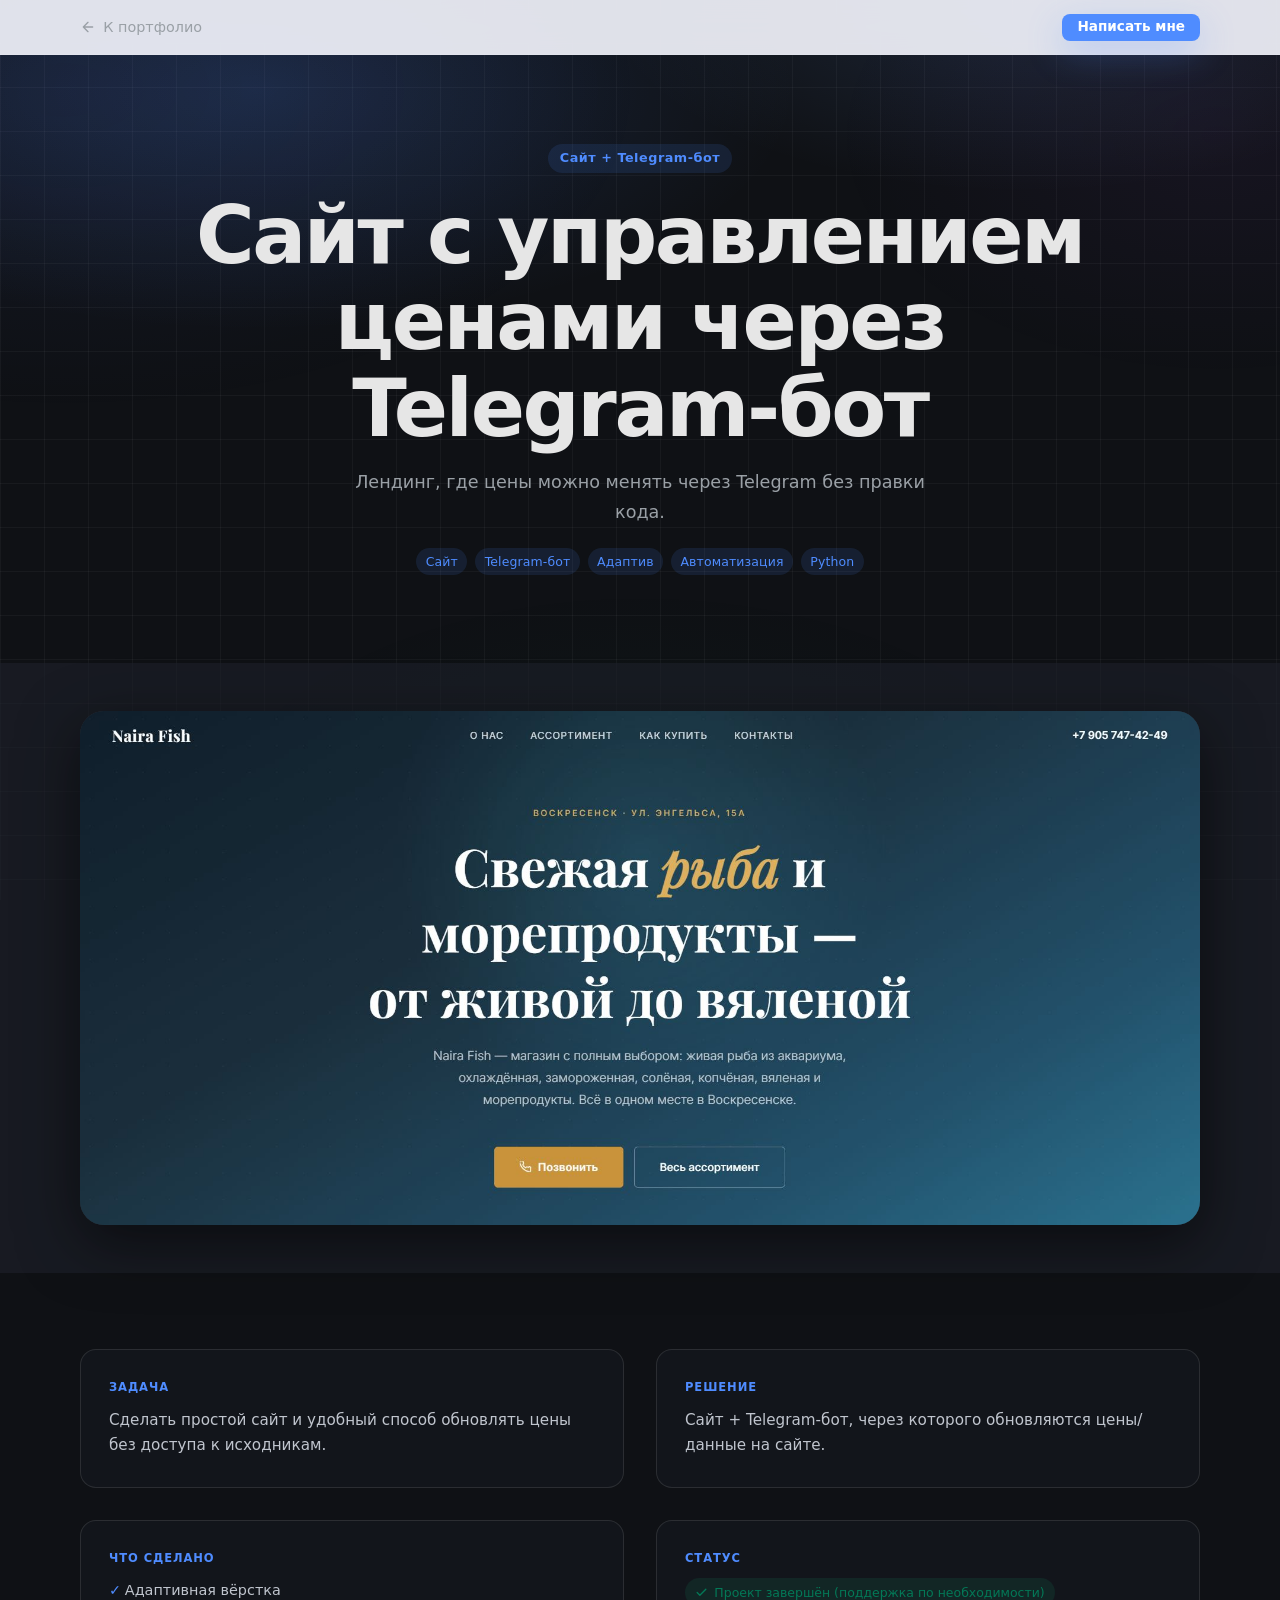
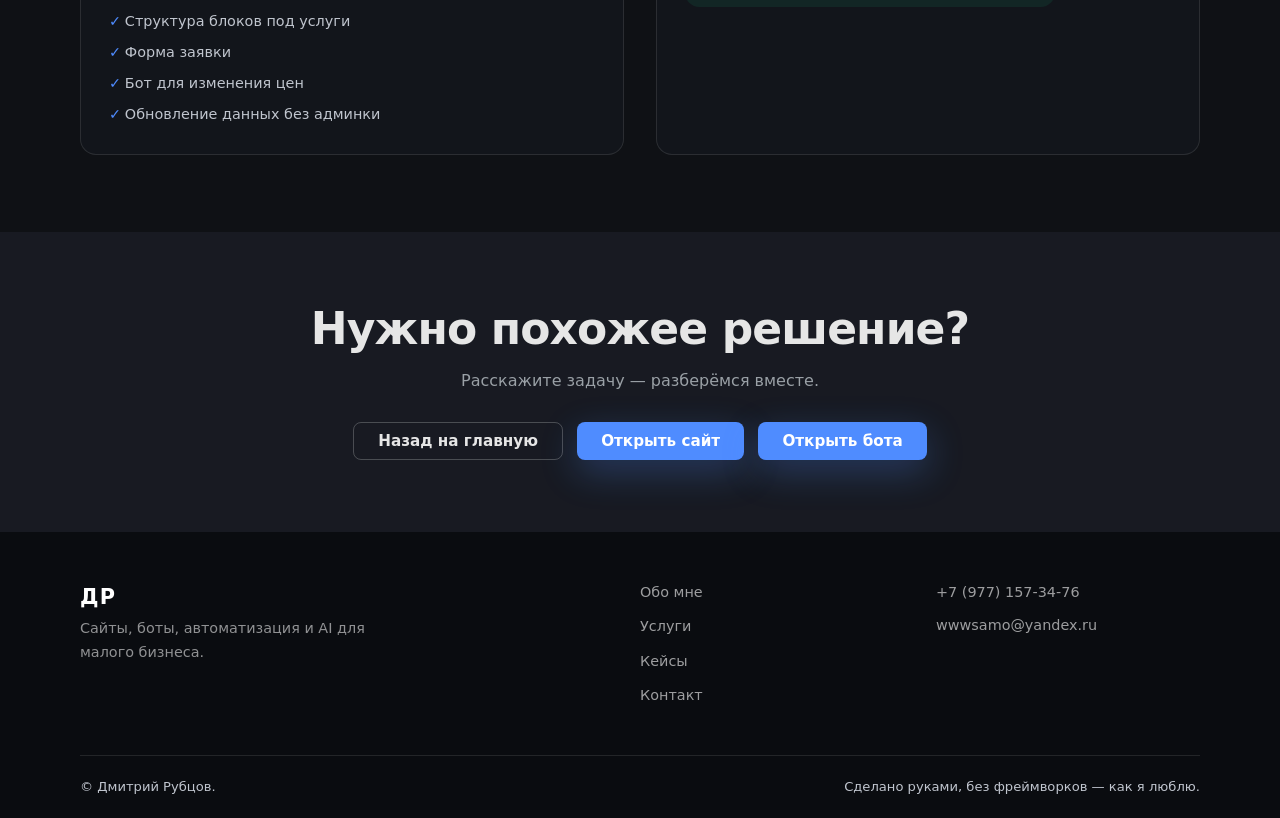
==== commit ab9a3c23: "Migrate from Netlify to Cloudflare Pages - Replace /.netlify/functions/contact with /api/contact in " ====
--- a/projects/price-bot-site.html
+++ b/projects/price-bot-site.html
@@ -284,13 +284,13 @@
         <ul role="list">
           <li><a href="../index.html#about">Обо мне</a></li>
           <li><a href="../index.html#services">Услуги</a></li>
-          <li><a href="../index.html#portfolio">Кейсы</a></li>
+          <li><a href="../index.html#projects">Кейсы</a></li>
           <li><a href="../index.html#contact">Контакт</a></li>
         </ul>
       </nav>
       <address class="footer__contact">
         <a href="tel:+79771573476">+7 (977) 157-34-76</a>
-        <a href="mailto:dm.rubtsov@gmail.com">dm.rubtsov@gmail.com</a>
+        <a href="mailto:wwwsamo@yandex.ru">wwwsamo@yandex.ru</a>
       </address>
     </div>
     <div class="footer__bottom container">
--- a/styles.css
+++ b/styles.css
@@ -1525,7 +1525,7 @@
    FOOTER
    ============================================================ */
 .footer {
-  background: var(--clr-text);
+  background: #0a0c10;
   color: rgba(255,255,255,.7);
   font-size: .9rem;
 }
@@ -1605,7 +1605,7 @@
   gap: .5rem;
   justify-content: space-between;
   font-size: .82rem;
-  color: rgba(255,255,255,.4);
+  color: rgba(255,255,255,.6);
 }
 
 
@@ -1972,6 +1972,15 @@
   padding: .55rem 1.2rem;
 }
 
+.contact__messenger-phone {
+  font-size: 1.25rem;
+  font-weight: var(--fw-semi);
+  color: var(--clr-accent);
+  text-decoration: none;
+  white-space: nowrap;
+}
+.contact__messenger-phone:hover { text-decoration: underline; }
+
 
 /* ============================================================
    PROJ-BLOCK — блоки на страницах кейсов
@@ -2001,3 +2010,369 @@
   }
   html { scroll-behavior: auto; }
 }
+
+
+/* ============================================================
+   QUIZ — общие стили для inline и popup вариантов
+   ============================================================ */
+
+.quiz-box {
+  max-width: 640px;
+  margin: 0 auto;
+  background: var(--clr-surface);
+  border: 1px solid var(--clr-border);
+  border-radius: var(--r-xl);
+  padding: clamp(1.5rem, 4vw, 2.5rem);
+  backdrop-filter: blur(16px);
+  -webkit-backdrop-filter: blur(16px);
+}
+
+/* ── Заголовок квиза (прогресс + счётчик) ── */
+.quiz-box__head {
+  display: flex;
+  align-items: center;
+  gap: 1rem;
+  margin-bottom: 2rem;
+}
+
+.quiz-box__progress {
+  flex: 1;
+  height: 4px;
+  background: var(--clr-border);
+  border-radius: 2px;
+  overflow: hidden;
+}
+
+.quiz-box__fill {
+  height: 100%;
+  background: var(--clr-accent);
+  border-radius: 2px;
+  transition: width 0.45s cubic-bezier(.4, 0, .2, 1);
+}
+
+.quiz-box__counter {
+  font-size: .78rem;
+  font-weight: var(--fw-medium);
+  color: var(--clr-muted);
+  white-space: nowrap;
+  flex-shrink: 0;
+}
+
+/* ── Шаги ── */
+.quiz-box__step {
+  animation: quizSlideIn .3s ease;
+}
+
+@keyframes quizSlideIn {
+  from { opacity: 0; transform: translateX(18px); }
+  to   { opacity: 1; transform: translateX(0); }
+}
+
+.quiz-box__question {
+  font-size: clamp(1.05rem, 2.5vw, 1.25rem);
+  font-weight: var(--fw-semi);
+  color: var(--clr-text);
+  margin-bottom: 1.5rem;
+  line-height: 1.4;
+}
+
+/* ── Сетка вариантов ── */
+.quiz-box__opts {
+  display: grid;
+  grid-template-columns: repeat(2, 1fr);
+  gap: .75rem;
+}
+
+.quiz-box__opts--3 {
+  grid-template-columns: repeat(3, 1fr);
+}
+
+@media (max-width: 500px) {
+  .quiz-box__opts,
+  .quiz-box__opts--3 {
+    grid-template-columns: repeat(2, 1fr);
+  }
+}
+
+/* ── Кнопка-вариант ── */
+.quiz-opt {
+  display: flex;
+  flex-direction: column;
+  align-items: center;
+  justify-content: center;
+  gap: .55rem;
+  padding: 1.1rem .75rem;
+  background: var(--clr-surface-alt);
+  border: 1.5px solid var(--clr-border);
+  border-radius: var(--r-md);
+  color: var(--clr-text);
+  font-size: .88rem;
+  font-weight: var(--fw-medium);
+  text-align: center;
+  line-height: 1.3;
+  min-height: 88px;
+  transition: border-color var(--t-base), background var(--t-base), transform var(--t-base);
+  -webkit-tap-highlight-color: transparent;
+}
+
+.quiz-opt svg {
+  width: 26px;
+  height: 26px;
+  stroke: currentColor;
+  flex-shrink: 0;
+  transition: transform var(--t-base);
+}
+
+.quiz-opt:hover {
+  border-color: var(--clr-accent);
+  background: var(--clr-accent-bg);
+  transform: translateY(-2px);
+}
+
+.quiz-opt:hover svg {
+  transform: scale(1.12);
+}
+
+.quiz-opt.is-selected {
+  border-color: var(--clr-accent);
+  background: var(--clr-accent-bg);
+  color: var(--clr-accent-dark);
+}
+
+/* ── Форма (шаг 4) ── */
+.quiz-box__form {
+  display: flex;
+  flex-direction: column;
+  gap: 1rem;
+}
+
+.quiz-box__note {
+  font-size: .76rem;
+  color: var(--clr-muted);
+  text-align: center;
+  margin-top: .25rem;
+}
+
+/* ── Экран успеха ── */
+.quiz-box__done {
+  display: flex;
+  flex-direction: column;
+  align-items: center;
+  text-align: center;
+  padding: 1.5rem 0;
+  gap: 1rem;
+  animation: quizSlideIn .4s ease;
+}
+
+.quiz-box__done-check {
+  width: 56px;
+  height: 56px;
+  border-radius: 50%;
+  background: rgba(16, 185, 129, .15);
+  border: 2px solid var(--clr-success);
+  display: flex;
+  align-items: center;
+  justify-content: center;
+  color: var(--clr-success);
+}
+
+.quiz-box__done-check svg {
+  width: 24px;
+  height: 24px;
+}
+
+.quiz-box__done h3 {
+  font-size: 1.2rem;
+  font-weight: var(--fw-semi);
+  color: var(--clr-text);
+}
+
+.quiz-box__done p {
+  color: var(--clr-muted);
+  max-width: 280px;
+}
+
+/* ── Кнопка «Назад» ── */
+.quiz-box__foot {
+  margin-top: 1.25rem;
+  min-height: 36px;
+}
+
+.quiz-back {
+  display: inline-flex;
+  align-items: center;
+  gap: .35rem;
+  background: none;
+  border: none;
+  color: var(--clr-muted);
+  font-size: .85rem;
+  padding: .25rem .5rem;
+  border-radius: var(--r-sm);
+  transition: color var(--t-fast), background var(--t-fast);
+}
+
+.quiz-back svg {
+  width: 16px;
+  height: 16px;
+}
+
+.quiz-back:hover {
+  color: var(--clr-text);
+  background: var(--clr-surface-alt);
+}
+
+
+/* ============================================================
+   QUIZ OVERLAY (Вариант 2 — Popup)
+   ============================================================ */
+
+.quiz-overlay {
+  position: fixed;
+  inset: 0;
+  z-index: 1100;
+  display: flex;
+  align-items: center;
+  justify-content: center;
+  padding: 1rem;
+  background: rgba(0, 0, 0, .65);
+  backdrop-filter: blur(6px);
+  -webkit-backdrop-filter: blur(6px);
+  opacity: 0;
+  pointer-events: none;
+  transition: opacity .3s ease;
+}
+
+.quiz-overlay.is-open {
+  opacity: 1;
+  pointer-events: all;
+}
+
+.quiz-overlay__panel {
+  position: relative;
+  width: 100%;
+  max-width: 560px;
+  max-height: 90dvh;
+  overflow-y: auto;
+  overscroll-behavior: contain;
+  background: #13151c;
+  border: 1px solid var(--clr-border);
+  border-radius: var(--r-xl);
+  padding: 1.75rem 1.75rem 2rem;
+  transform: translateY(16px) scale(.97);
+  transition: transform .3s ease;
+}
+
+.quiz-overlay.is-open .quiz-overlay__panel {
+  transform: translateY(0) scale(1);
+}
+
+.quiz-overlay__close {
+  position: absolute;
+  top: .875rem;
+  right: .875rem;
+  width: 34px;
+  height: 34px;
+  display: flex;
+  align-items: center;
+  justify-content: center;
+  background: var(--clr-surface-alt);
+  border: 1px solid var(--clr-border);
+  border-radius: 50%;
+  color: var(--clr-muted);
+  transition: color var(--t-fast), border-color var(--t-fast);
+}
+
+.quiz-overlay__close:hover {
+  color: var(--clr-text);
+  border-color: var(--clr-accent);
+}
+
+.quiz-overlay__title {
+  font-size: 1.05rem;
+  font-weight: var(--fw-semi);
+  color: var(--clr-text);
+  margin-bottom: 1.25rem;
+  padding-right: 2.5rem;
+}
+
+/* Внутри overlay quiz-box без лишних отступов */
+.quiz-overlay__panel .quiz-box {
+  max-width: 100%;
+  background: none;
+  border: none;
+  border-radius: 0;
+  padding: 0;
+  backdrop-filter: none;
+}
+
+
+/* ============================================================
+   FLOATING QUIZ BUTTON (Вариант 3 — FAB)
+   ============================================================ */
+
+.quiz-fab {
+  position: fixed;
+  bottom: 1.75rem;
+  right: 1.75rem;
+  z-index: 1000;
+  display: inline-flex;
+  align-items: center;
+  gap: .5rem;
+  padding: .8rem 1.25rem;
+  background: var(--clr-accent);
+  color: #fff;
+  border-radius: var(--r-pill);
+  font-size: .88rem;
+  font-weight: var(--fw-semi);
+  box-shadow: 0 8px 32px rgba(79, 140, 255, .45);
+  transition: transform var(--t-base), box-shadow var(--t-base), opacity var(--t-base);
+  white-space: nowrap;
+  -webkit-tap-highlight-color: transparent;
+}
+
+.quiz-fab svg {
+  width: 18px;
+  height: 18px;
+  flex-shrink: 0;
+}
+
+.quiz-fab:hover {
+  transform: translateY(-3px);
+  box-shadow: 0 14px 40px rgba(79, 140, 255, .55);
+}
+
+.quiz-fab.is-hidden {
+  opacity: 0;
+  pointer-events: none;
+  transform: translateY(120%);
+}
+
+@media (max-width: 400px) {
+  .quiz-fab {
+    padding: .9rem;
+    border-radius: 50%;
+  }
+  .quiz-fab__label {
+    display: none;
+  }
+}
+
+
+/* ============================================================
+   CONTACT — Telegram кнопка
+   ============================================================ */
+
+.contact__quick {
+  display: flex;
+  align-items: center;
+  gap: 1rem;
+  flex-wrap: wrap;
+  margin-top: .5rem;
+}
+
+.contact__tg-btn {
+  display: inline-flex;
+  align-items: center;
+  gap: .5rem;
+}
+
